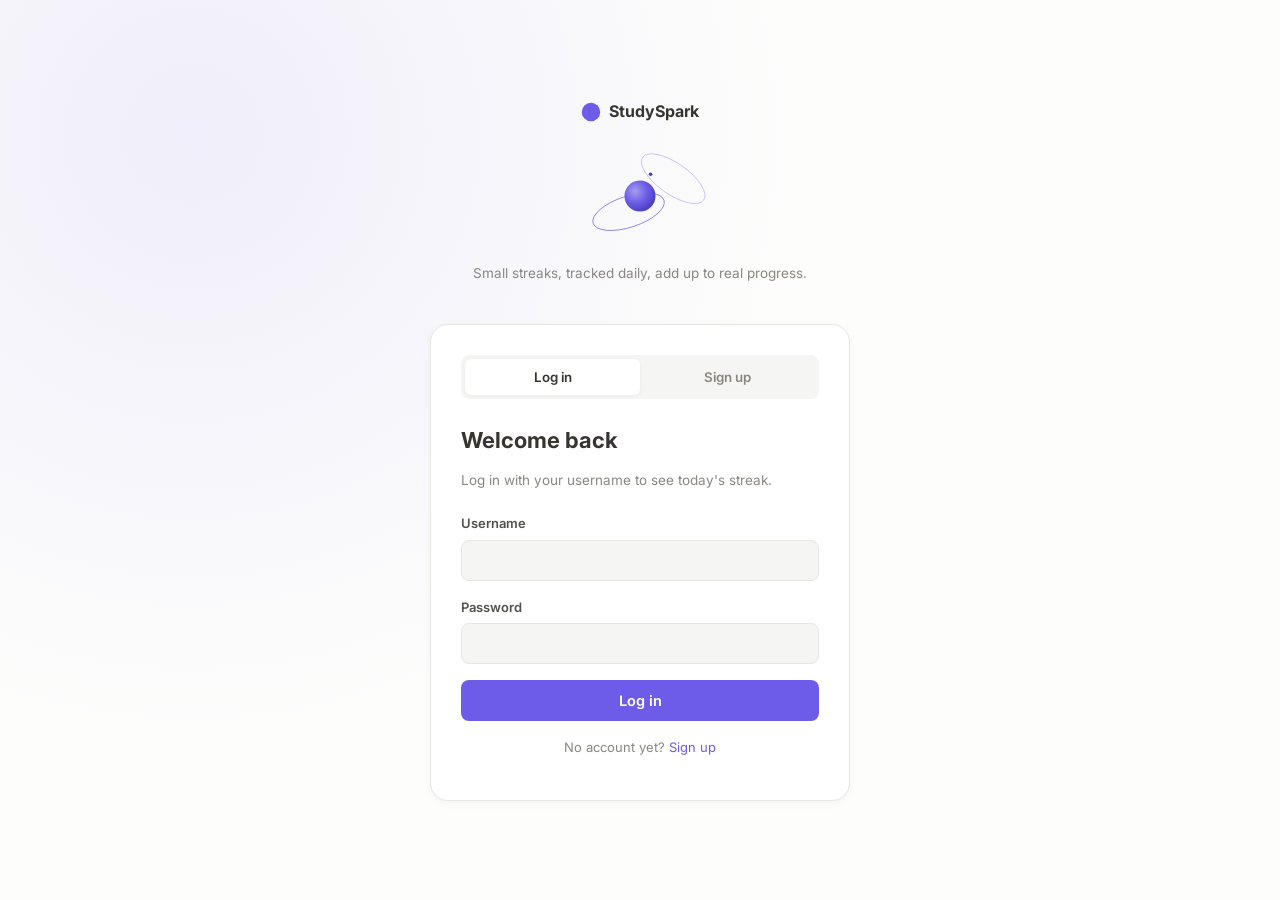
==== frontend/pages/auth.html @ 8fc9762c "chore: add initial project implementation and configuration" ====
<!DOCTYPE html>
<html lang="en">
<head>
<meta charset="UTF-8" />
<meta name="viewport" content="width=device-width, initial-scale=1.0" />
<title>Sign up or log in — StudySpark</title>
<link rel="preconnect" href="https://fonts.googleapis.com">
<link href="https://fonts.googleapis.com/css2?family=Inter:wght@400;500;600;700&family=Space+Mono&display=swap" rel="stylesheet">
<link rel="stylesheet" href="../styles/styles.css">
<style>
  body {
    min-height: 100vh;
    display: flex;
    align-items: center;
    justify-content: center;
    padding: 32px 16px;
    background:
      radial-gradient(circle at 15% 15%, var(--accent-soft), transparent 45%),
      var(--bg);
  }
  .auth-wrap { width: 100%; max-width: 420px; }
  .brand {
    display: flex; align-items: center; justify-content: center; gap: 8px;
    font-weight: 700; font-size: 16px; margin-bottom: 28px; color: var(--text);
  }
  .mascot-header { display: flex; flex-direction: column; align-items: center; gap: 10px; margin-bottom: 26px; }
  .mascot-header .mascot { width: 88px; height: 88px; }
  .mascot-header .tagline { font-size: 13.5px; color: var(--text-muted); text-align: center; }

  .auth-card h1 { font-size: 22px; margin-bottom: 4px; }
  .auth-card .sub { color: var(--text-muted); font-size: 13.5px; margin-bottom: 22px; }
  .form-panel { display: none; }
  .form-panel.active { display: block; }
  .footnote { text-align: center; font-size: 13px; color: var(--text-muted); margin-top: 16px; }
  .row-2 { display: grid; grid-template-columns: 1fr 1fr; gap: 12px; }
  .hint { font-size: 12px; color: var(--text-muted); margin-top: 4px; }
  .error-text { font-size: 12px; color: var(--danger); margin-top: 4px; display: none; font-weight: 600; }
  .field.has-error input, .field.has-error select { border-color: var(--danger); }
  .field.has-error .error-text { display: block; }

  .thankyou { display: none; text-align: center; padding: 4px; }
  .thankyou.active { display: block; }
  .thankyou .check {
    width: 44px; height: 44px; border-radius: 50%;
    background: var(--success); color: white;
    display: flex; align-items: center; justify-content: center;
    margin: 0 auto 12px; font-size: 20px;
  }
  .thankyou .quote { font-size: 15.5px; font-weight: 600; color: var(--text); margin: 8px 0 4px; }
  .thankyou .who { font-size: 13px; color: var(--text-muted); display: flex; align-items: center; justify-content: center; gap: 6px; }
  .thankyou .who svg { width: 16px; height: 16px; }
</style>
</head>
<body>

<div class="auth-wrap">
  <div class="brand">
    <svg width="20" height="20" viewBox="0 0 26 26"><circle cx="13" cy="13" r="12" fill="#6C5CE7"/></svg>
    StudySpark
  </div>

  <div class="mascot-header enter-up">
    <svg class="mascot" data-mascot-group="auth" data-mood="idle" viewBox="0 0 170 170" role="img" aria-label="Spark Core, the AI status indicator">
      <defs>
        <radialGradient id="coreGrad" cx="35%" cy="35%" r="70%">
          <stop offset="0%" stop-color="#A79BF0"/>
          <stop offset="55%" stop-color="#6C5CE7"/>
          <stop offset="100%" stop-color="#4B3EC0"/>
        </radialGradient>
      </defs>
      <ellipse class="orbit-ring" cx="85" cy="85" rx="72" ry="30" stroke="#6C5CE7" stroke-width="1.6" fill="none" opacity="0.55" transform="rotate(-18 85 85)"/>
      <ellipse class="orbit-ring-2" cx="85" cy="85" rx="72" ry="30" stroke="#B9AEF2" stroke-width="1.6" fill="none" opacity="0.6" transform="rotate(35 85 85)"/>
      <circle r="3.4" fill="#4B3EC0">
        <animateMotion dur="6s" repeatCount="indefinite"
          path="M13,85 A72,30 -18 1,1 157,85 A72,30 -18 1,1 13,85" />
      </circle>
      <circle class="core" cx="85" cy="85" r="30" fill="url(#coreGrad)"/>
      <path class="spark-particle" d="M85 18l3 9 9 3-9 3-3 9-3-9-9-3 9-3z" fill="#6C5CE7"/>
      <path class="spark-particle" d="M150 60l2.5 6.5 6.5 2.5-6.5 2.5-2.5 6.5-2.5-6.5-6.5-2.5 6.5-2.5z" fill="#A79BF0"/>
      <path class="spark-particle" d="M20 60l2.5 6.5 6.5 2.5-6.5 2.5-2.5 6.5-2.5-6.5-6.5-2.5 6.5-2.5z" fill="#A79BF0"/>
    </svg>
    <p class="tagline" id="auth-tagline">Small streaks, tracked daily, add up to real progress.</p>
  </div>

  <div class="auth-card card enter-up" style="animation-delay:0.05s;">

    <div class="tab-group" role="tablist" aria-label="Sign up or log in">
      <button class="tab-btn" id="tab-login" role="tab" aria-selected="true" onclick="switchTab('login')">Log in</button>
      <button class="tab-btn" id="tab-signup" role="tab" aria-selected="false" onclick="switchTab('signup')">Sign up</button>
    </div>

    <!-- ============ LOG IN ============ -->
    <div class="form-panel active" id="panel-login">
      <h1>Welcome back</h1>
      <p class="sub">Log in with your username to see today's streak.</p>
      <form id="loginForm" novalidate onsubmit="return handleLogin(event)">
        <div class="field" id="f-login-username">
          <label for="login-username">Username</label>
          <input id="login-username" type="text" required autocomplete="username" />
          <span class="error-text">We couldn't find that username.</span>
        </div>
        <div class="field" id="f-login-password">
          <label for="login-password">Password</label>
          <input id="login-password" type="password" required autocomplete="current-password" />
          <span class="error-text">Incorrect password.</span>
        </div>
        <button class="btn btn-primary" style="width:100%" type="submit">Log in</button>
      </form>
      <div class="thankyou" id="login-thankyou">
        <div class="check">✓</div>
        <p class="quote" id="login-quote"></p>
        <p class="who">Logged in as <span id="login-who"></span></p>
        <a href="dashboard.html" class="btn btn-primary" style="width:100%; margin-top:16px; text-decoration:none;">Go to dashboard</a>
      </div>
      <p class="footnote">No account yet? <a href="#" onclick="switchTab('signup'); return false;">Sign up</a></p>
    </div>

    <!-- ============ SIGN UP ============ -->
    <div class="form-panel" id="panel-signup">
      <h1>Create your account</h1>
      <p class="sub">Tell us a bit about yourself so Spark can personalize your dashboard.</p>
      <form id="signupForm" novalidate onsubmit="return handleSignup(event)">

        <div class="row-2">
          <div class="field" id="f-name">
            <label for="signup-name">Full name</label>
            <input id="signup-name" type="text" required />
            <span class="error-text">Letters and spaces only.</span>
          </div>
          <div class="field" id="f-age">
            <label for="signup-age">Age</label>
            <input id="signup-age" type="number" min="5" max="100" required />
            <span class="error-text">Age between 5 and 100.</span>
          </div>
        </div>

        <div class="row-2">
          <div class="field" id="f-phone">
            <label for="signup-phone">Contact number</label>
            <input id="signup-phone" type="tel" inputmode="numeric" required />
            <span class="error-text">Numbers only, 7–15 digits.</span>
          </div>
          <div class="field" id="f-email">
            <label for="signup-email">Email</label>
            <input id="signup-email" type="email" required />
            <span class="error-text">Enter a valid email.</span>
          </div>
        </div>

        <div class="row-2">
          <div class="field" id="f-course">
            <label for="signup-course">Course</label>
            <input id="signup-course" type="text" placeholder="e.g. B.Tech CSE" required />
            <span class="error-text">Please enter your course.</span>
          </div>
          <div class="field" id="f-learner-type">
            <label for="signup-learner-type">Where do you learn?</label>
            <select id="signup-learner-type" required>
              <option value="" disabled selected>Choose one</option>
              <option value="school">School</option>
              <option value="university">University</option>
              <option value="coaching">Coaching institute</option>
              <option value="online_self_learner">Online self-learner</option>
            </select>
            <span class="error-text">Please choose one.</span>
          </div>
        </div>

        <div class="field" id="f-username">
          <label for="signup-username">Choose a username</label>
          <input id="signup-username" type="text" required oninput="checkUsernameLive()" />
          <span class="hint">Unique — changeable once every 14 days.</span>
          <span class="error-text">That username is already taken.</span>
        </div>

        <div class="field" id="f-password">
          <label for="signup-password">Password</label>
          <input id="signup-password" type="password" required minlength="8" autocomplete="new-password" />
          <span class="error-text">Use at least 8 characters.</span>
        </div>

        <label style="font-size:13px; font-weight:600; color:var(--text-soft); display:block; margin-bottom:8px;">Pick an avatar</label>
        <div class="avatar-picker" id="avatarPicker" role="group" aria-label="Choose an avatar"></div>

        <button class="btn btn-primary" style="width:100%" type="submit">Create account</button>
      </form>
      <div class="thankyou" id="signup-thankyou">
        <div class="check">✓</div>
        <p class="quote" id="signup-quote"></p>
        <p class="who">Welcome, <span id="signup-who"></span> <span id="signup-avatar-display"></span></p>
      </div>
      <p class="footnote">Already have an account? <a href="#" onclick="switchTab('login'); return false;">Log in</a></p>
    </div>

  </div>
</div>

<script src="../scripts/mascot.js"></script>
<script>
  const registeredStudents = [
    { username: 'ananya_r', password: 'demo1234' },
    { username: 'rahul.k', password: 'demo1234' },
  ];

  const AVATAR_DEFS = [
    { id: 'atom', svg: '<circle cx="12" cy="12" r="1.8" fill="currentColor"/><ellipse cx="12" cy="12" rx="9.5" ry="4" stroke="currentColor" stroke-width="1.3" fill="none"/><ellipse cx="12" cy="12" rx="9.5" ry="4" stroke="currentColor" stroke-width="1.3" fill="none" transform="rotate(60 12 12)"/><ellipse cx="12" cy="12" rx="9.5" ry="4" stroke="currentColor" stroke-width="1.3" fill="none" transform="rotate(120 12 12)"/>' },
    { id: 'dna', svg: '<path d="M7 3c0 7 10 7 10 14M17 3c0 7-10 7-10 14" stroke="currentColor" stroke-width="1.4" fill="none"/><path d="M8 7h8M7.4 12h9.2M8 17h8" stroke="currentColor" stroke-width="1" opacity="0.6"/>' },
    { id: 'molecule', svg: '<circle cx="6" cy="7" r="1.8" fill="currentColor"/><circle cx="18" cy="7" r="1.8" fill="currentColor"/><circle cx="12" cy="14" r="2.2" fill="currentColor"/><circle cx="6" cy="19" r="1.8" fill="currentColor"/><circle cx="18" cy="19" r="1.8" fill="currentColor"/><path d="M6 7L12 14M18 7L12 14M12 14L6 19M12 14L18 19" stroke="currentColor" stroke-width="1"/>' },
    { id: 'chip', svg: '<rect x="7" y="7" width="10" height="10" rx="1.5" stroke="currentColor" stroke-width="1.3" fill="none"/><path d="M9 3v3M15 3v3M9 18v3M15 18v3M3 9h3M3 15h3M18 9h3M18 15h3" stroke="currentColor" stroke-width="1.3" stroke-linecap="round"/>' },
    { id: 'orbit', svg: '<circle cx="12" cy="12" r="2.2" fill="currentColor"/><ellipse cx="12" cy="12" rx="9" ry="3.8" stroke="currentColor" stroke-width="1.1" fill="none"/>' },
    { id: 'waveform', svg: '<path d="M2 12h4l2-6 3 12 3-9 2 5h6" stroke="currentColor" stroke-width="1.4" fill="none" stroke-linecap="round" stroke-linejoin="round"/>' },
  ];
  let selectedAvatar = AVATAR_DEFS[0];

  function avatarSvg(def, size) {
    return `<svg viewBox="0 0 24 24" width="${size}" height="${size}">${def.svg}</svg>`;
  }

  const avatarPicker = document.getElementById('avatarPicker');
  AVATAR_DEFS.forEach((def, i) => {
    const btn = document.createElement('button');
    btn.type = 'button';
    btn.className = 'avatar-option';
    btn.innerHTML = avatarSvg(def, 22);
    btn.setAttribute('aria-pressed', i === 0 ? 'true' : 'false');
    btn.setAttribute('aria-label', def.id);
    btn.onclick = () => {
      selectedAvatar = def;
      document.querySelectorAll('.avatar-option').forEach(el => el.setAttribute('aria-pressed', 'false'));
      btn.setAttribute('aria-pressed', 'true');
    };
    avatarPicker.appendChild(btn);
  });

  const SIGNUP_QUOTES = [
    "The expert in anything was once a beginner. Welcome aboard.",
    "Well begun is half done — glad you're here.",
    "Small steps every day lead to big results.",
  ];
  const LOGIN_QUOTES = [
    "Discipline is choosing what you want most over what you want now.",
    "Consistency beats intensity — good to see you back.",
    "Progress, not perfection. Let's continue.",
  ];
  const TAGLINES = [
    "Small streaks, tracked daily, add up to real progress.",
    "Every logged session is a step you can see.",
    "Spark keeps score so you can spot the pattern.",
  ];

  function pick(list) { return list[Math.floor(Math.random() * list.length)]; }

  function switchTab(which) {
    document.getElementById('panel-login').classList.toggle('active', which === 'login');
    document.getElementById('panel-signup').classList.toggle('active', which === 'signup');
    document.getElementById('tab-login').setAttribute('aria-selected', which === 'login');
    document.getElementById('tab-signup').setAttribute('aria-selected', which === 'signup');
  }

  function setError(fieldId, show) {
    document.getElementById(fieldId).classList.toggle('has-error', show);
  }

  function checkUsernameLive() {
    const val = document.getElementById('signup-username').value.trim().toLowerCase();
    const taken = registeredStudents.some(s => s.username.toLowerCase() === val);
    setError('f-username', val.length > 0 && taken);
    return !taken;
  }

  const isNameValid = v => /^[A-Za-z\s]{2,}$/.test(v.trim());
  const isAgeValid = v => Number(v) >= 5 && Number(v) <= 100;
  const isPhoneValid = v => /^[0-9]{7,15}$/.test(v.trim());
  const isEmailValid = v => /^[^\s@]+@[^\s@]+\.[^\s@]+$/.test(v.trim());

  document.getElementById('signup-phone').addEventListener('input', (e) => {
    e.target.value = e.target.value.replace(/[^0-9]/g, '');
  });

  function handleSignup(evt) {
    evt.preventDefault();
    let valid = true;

    const name = document.getElementById('signup-name').value;
    const age = document.getElementById('signup-age').value;
    const phone = document.getElementById('signup-phone').value;
    const email = document.getElementById('signup-email').value;
    const course = document.getElementById('signup-course').value.trim();
    const learnerType = document.getElementById('signup-learner-type').value;
    const username = document.getElementById('signup-username').value.trim();
    const password = document.getElementById('signup-password').value;

    setError('f-name', !isNameValid(name)); if (!isNameValid(name)) valid = false;
    setError('f-age', !isAgeValid(age)); if (!isAgeValid(age)) valid = false;
    setError('f-phone', !isPhoneValid(phone)); if (!isPhoneValid(phone)) valid = false;
    setError('f-email', !isEmailValid(email)); if (!isEmailValid(email)) valid = false;
    setError('f-course', course.length === 0); if (course.length === 0) valid = false;
    setError('f-learner-type', !learnerType); if (!learnerType) valid = false;
    setError('f-password', password.length < 8); if (password.length < 8) valid = false;

    const usernameFree = checkUsernameLive();
    if (!usernameFree || username.length === 0) { setError('f-username', true); valid = false; }

    if (!valid) return false;

    registeredStudents.push({ username, password });

    document.getElementById('signupForm').style.display = 'none';
    document.getElementById('signup-quote').textContent = pick(SIGNUP_QUOTES);
    document.getElementById('signup-who').textContent = name.split(' ')[0];
    document.getElementById('signup-avatar-display').innerHTML = avatarSvg(selectedAvatar, 16);
    document.getElementById('signup-thankyou').classList.add('active');

    celebrateNewEntry('auth');
    document.getElementById('auth-tagline').textContent = "You're in. Let's log your first session.";
    return false;
  }

  function handleLogin(evt) {
    evt.preventDefault();
    let valid = true;
    const username = document.getElementById('login-username').value.trim();
    const password = document.getElementById('login-password').value;

    const match = registeredStudents.find(s => s.username.toLowerCase() === username.toLowerCase());
    setError('f-login-username', !match); if (!match) valid = false;

    if (match) {
      const wrongPassword = match.password !== password;
      setError('f-login-password', wrongPassword);
      if (wrongPassword) valid = false;
    } else {
      setError('f-login-password', false);
    }

    if (!valid) return false;

    document.getElementById('loginForm').style.display = 'none';
    document.getElementById('login-quote').textContent = pick(LOGIN_QUOTES);
    document.getElementById('login-who').textContent = username;
    document.getElementById('login-thankyou').classList.add('active');

    celebrateNewEntry('auth');
    document.getElementById('auth-tagline').textContent = "Welcome back — streak's waiting.";
    return false;
  }

  document.getElementById('auth-tagline').textContent = pick(TAGLINES);
</script>

</body>
</html>
---- frontend/styles/styles.css ----
/* ============================================================
   Design tokens — clean, minimal, one accent color
   ============================================================ */
:root {
  --bg: #FDFDFC;
  --bg-alt: #F5F5F3;
  --surface: #FFFFFF;
  --text: #37352F;
  --text-soft: #52504A;
  --text-muted: #8A8781;
  --border: #E7E6E3;

  /* the one accent color — used for buttons, links, focus, mascot */
  --accent: #6C5CE7;
  --accent-dark: #584AC7;
  --accent-soft: rgba(108, 92, 231, 0.09);
  --accent-soft-strong: rgba(108, 92, 231, 0.16);

  /* used only for streak status pills — functional, not decorative */
  --success: #2FAE79;
  --success-soft: rgba(47, 174, 121, 0.12);
  --danger: #D9695A;
  --danger-soft: rgba(217, 105, 90, 0.12);

  --font-body: 'Inter', system-ui, -apple-system, sans-serif;
  --font-data: 'Space Mono', ui-monospace, monospace;

  --radius-lg: 18px;
  --radius-md: 12px;
  --radius-sm: 8px;
  --shadow-card: 0 2px 10px rgba(55, 53, 47, 0.05);
  --shadow-soft: 0 1px 4px rgba(55, 53, 47, 0.06);
  --shadow-mascot: 0 18px 30px -14px rgba(108, 92, 231, 0.35);
}

* { box-sizing: border-box; }
html { -webkit-text-size-adjust: 100%; }

body {
  margin: 0;
  font-family: var(--font-body);
  background: var(--bg);
  color: var(--text);
  line-height: 1.55;
}

h1, h2, h3, .display {
  font-family: var(--font-body);
  font-weight: 700;
  color: var(--text);
  margin: 0;
}

.mono, .data-value, table td.num { font-family: var(--font-data); }

a { color: var(--accent); text-decoration: none; }
a:hover { text-decoration: underline; }

button { font-family: var(--font-body); cursor: pointer; }

:focus-visible {
  outline: 2px solid var(--accent);
  outline-offset: 2px;
  border-radius: 6px;
}

/* ============================================================
   Buttons
   ============================================================ */
.btn {
  display: inline-flex;
  align-items: center;
  justify-content: center;
  gap: 8px;
  padding: 12px 22px;
  border-radius: var(--radius-sm);
  border: none;
  font-weight: 600;
  font-size: 14.5px;
  transition: background 0.15s ease, transform 0.1s ease, box-shadow 0.15s ease;
}
.btn:active { transform: scale(0.98); }

.btn-primary {
  background: var(--accent);
  color: white;
}
.btn-primary:hover { background: var(--accent-dark); box-shadow: 0 4px 14px -4px var(--accent-soft-strong); }

.btn-ghost {
  background: transparent;
  color: var(--text);
  border: 1.5px solid var(--border);
}
.btn-ghost:hover { border-color: var(--accent); color: var(--accent); }

/* ============================================================
   Cards / surfaces
   ============================================================ */
.card {
  background: var(--surface);
  border: 1px solid var(--border);
  border-radius: var(--radius-lg);
  box-shadow: var(--shadow-card);
  padding: 30px;
}

.pill {
  display: inline-flex;
  align-items: center;
  gap: 6px;
  padding: 5px 13px;
  border-radius: 999px;
  font-size: 12.5px;
  font-weight: 700;
}
.pill-mint { background: var(--success-soft); color: var(--success); }
.pill-coral { background: var(--danger-soft); color: var(--danger); }

/* ============================================================
   Form inputs
   ============================================================ */
.field { display: flex; flex-direction: column; gap: 6px; margin-bottom: 16px; }
.field label { font-size: 13px; font-weight: 600; color: var(--text-soft); }
.field input, .field select {
  font-family: var(--font-body);
  font-size: 14.5px;
  padding: 11px 14px;
  border-radius: var(--radius-sm);
  border: 1.5px solid var(--border);
  background: var(--bg-alt);
  color: var(--text);
  transition: border-color 0.15s ease, box-shadow 0.15s ease;
}
.field input::placeholder { color: var(--text-muted); }
.field input:focus, .field select:focus {
  border-color: var(--accent);
  outline: none;
  box-shadow: 0 0 0 3px var(--accent-soft);
  background: var(--surface);
}

/* ============================================================
   Tabs (Sign up / Log in)
   ============================================================ */
.tab-group {
  display: flex;
  background: var(--bg-alt);
  border-radius: var(--radius-sm);
  padding: 4px;
  margin-bottom: 24px;
}
.tab-btn {
  flex: 1;
  padding: 10px;
  border: none;
  background: transparent;
  border-radius: 6px;
  font-weight: 600;
  color: var(--text-muted);
  transition: background 0.15s ease, color 0.15s ease;
}
.tab-btn[aria-selected="true"] {
  background: var(--surface);
  color: var(--text);
  box-shadow: var(--shadow-soft);
}

/* ============================================================
   Table (daily activity)
   ============================================================ */
table.activity { width: 100%; border-collapse: collapse; }
table.activity th {
  text-align: left;
  font-size: 11.5px;
  text-transform: uppercase;
  letter-spacing: 0.05em;
  color: var(--text-muted);
  padding: 10px 12px;
  border-bottom: 1.5px solid var(--border);
}
table.activity td {
  padding: 13px 12px;
  border-bottom: 1px solid var(--border);
  font-size: 14px;
  color: var(--text-soft);
}
table.activity tr:last-child td { border-bottom: none; }
table.activity tr:hover td { background: var(--bg-alt); }
.subject-tag {
  display: inline-block;
  padding: 3px 10px;
  border-radius: 999px;
  font-size: 12px;
  font-weight: 600;
  background: var(--accent-soft);
  color: var(--accent-dark);
}

/* ============================================================
   Mascot — "Spark Core", one accent hue, light-theme friendly
   Mood via [data-mood] on the wrapper: idle | happy | sad
   ============================================================ */
.mascot { display: block; overflow: visible; filter: drop-shadow(var(--shadow-mascot)); }
.mascot .core { transform-origin: center; }
.mascot .orbit-ring, .mascot .orbit-ring-2 { transform-origin: center; opacity: 0.8; }
.mascot .orbit-ring { animation: spin 14s linear infinite; }
.mascot .orbit-ring-2 { animation: spin-reverse 20s linear infinite; }

.mascot[data-mood="happy"] .core { animation: corePulse 0.9s ease-in-out infinite; }
.mascot[data-mood="happy"] .orbit-ring { animation-duration: 5s; }
.mascot[data-mood="happy"] .orbit-ring-2 { animation-duration: 7s; }
.mascot[data-mood="happy"] .spark-particle { display: inline; }

.mascot[data-mood="sad"] .core { opacity: 0.55; }
.mascot[data-mood="sad"] .orbit-ring, .mascot[data-mood="sad"] .orbit-ring-2 {
  animation-play-state: paused;
  opacity: 0.3;
}

.spark-particle { display: none; }

@keyframes spin { to { transform: rotate(360deg); } }
@keyframes spin-reverse { to { transform: rotate(-360deg); } }
@keyframes corePulse {
  0%, 100% { transform: scale(1); }
  50% { transform: scale(1.06); }
}

@media (prefers-reduced-motion: reduce) {
  .mascot .orbit-ring, .mascot .orbit-ring-2, .mascot .core { animation: none !important; }
  .btn { transition: none; }
}

/* ============================================================
   Speech bubble
   ============================================================ */
.speech-bubble {
  position: relative;
  background: var(--bg-alt);
  border: 1px solid var(--border);
  border-radius: var(--radius-md);
  padding: 12px 16px;
  font-weight: 500;
  font-size: 14px;
  color: var(--text);
}
.speech-bubble::after {
  content: "";
  position: absolute;
  bottom: -7px;
  left: 32px;
  width: 14px;
  height: 14px;
  background: var(--bg-alt);
  border-right: 1px solid var(--border);
  border-bottom: 1px solid var(--border);
  transform: rotate(45deg);
}

/* ============================================================
   Layout helpers
   ============================================================ */
.container { max-width: 1180px; margin: 0 auto; padding: 0 24px; }
.grid-dashboard {
  display: grid;
  grid-template-columns: 1fr 320px;
  gap: 20px;
}
@media (max-width: 860px) {
  .grid-dashboard { grid-template-columns: 1fr; }
}

.enter-up { animation: fadeInUp 0.5s ease both; }
@keyframes fadeInUp {
  from { opacity: 0; transform: translateY(14px); }
  to { opacity: 1; transform: translateY(0); }
}
@media (prefers-reduced-motion: reduce) {
  .enter-up { animation: none !important; }
}

/* ============================================================
   Avatar picker — one accent color, icon-based (no emoji)
   ============================================================ */
.avatar-picker { display: flex; gap: 10px; flex-wrap: wrap; margin-bottom: 18px; }
.avatar-option {
  width: 48px; height: 48px;
  border-radius: 50%;
  border: 1.5px solid var(--border);
  background: var(--bg-alt);
  color: var(--accent);
  display: flex; align-items: center; justify-content: center;
  cursor: pointer;
  transition: border-color 0.15s ease, background 0.15s ease, transform 0.15s ease;
}
.avatar-option svg { width: 22px; height: 22px; }
.avatar-option[aria-pressed="true"] {
  border-color: var(--accent);
  background: var(--accent-soft);
  transform: scale(1.06);
}
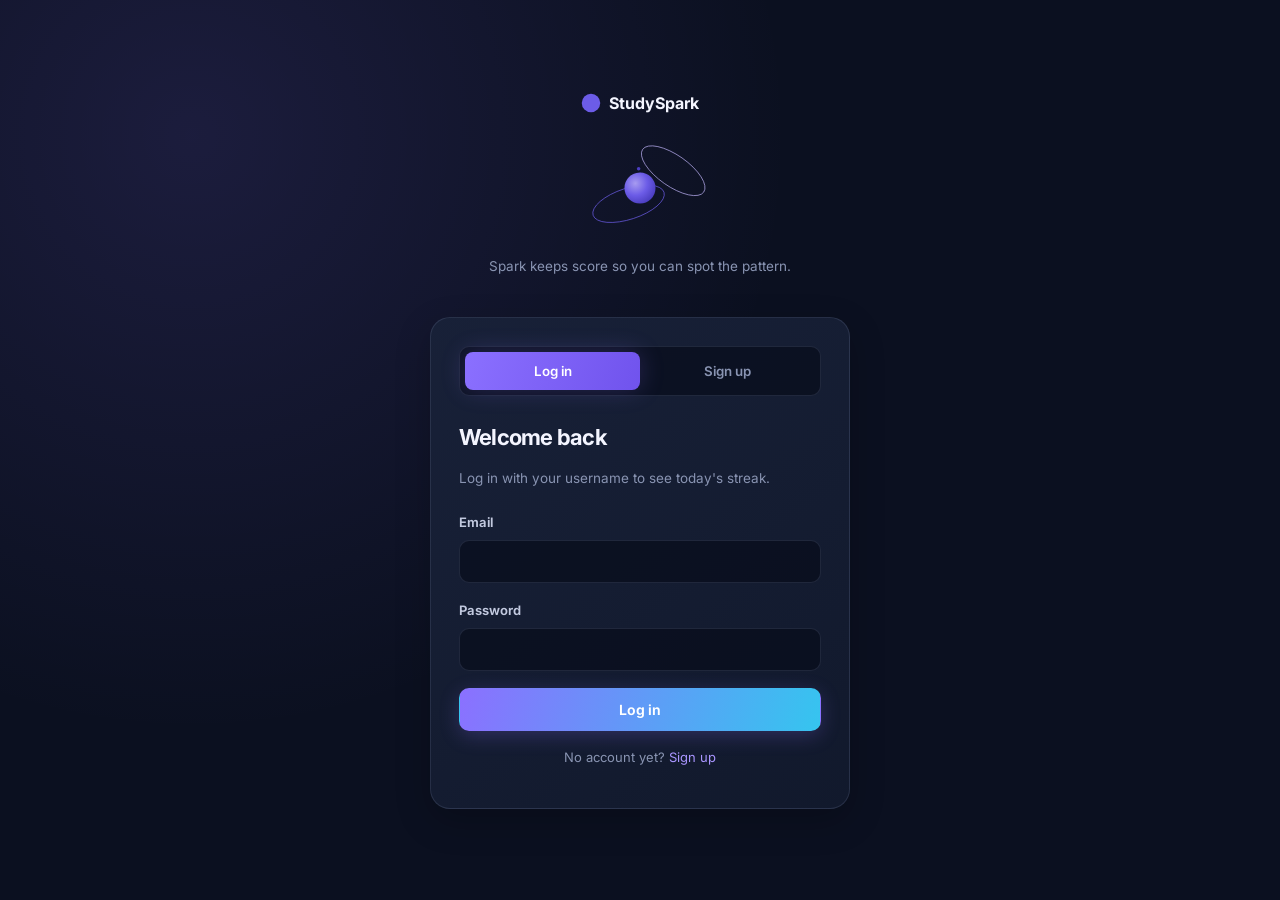
==== commit eef33b42: "fix: connect frontend authentication to deployed API" ====
--- a/frontend/pages/auth.html
+++ b/frontend/pages/auth.html
@@ -95,9 +95,9 @@
       <p class="sub">Log in with your username to see today's streak.</p>
       <form id="loginForm" novalidate onsubmit="return handleLogin(event)">
         <div class="field" id="f-login-username">
-          <label for="login-username">Username</label>
-          <input id="login-username" type="text" required autocomplete="username" />
-          <span class="error-text">We couldn't find that username.</span>
+          <label for="login-username">Email</label>
+          <input id="login-username" type="email" required autocomplete="email" />
+          <span class="error-text">We couldn't find that email.</span>
         </div>
         <div class="field" id="f-login-password">
           <label for="login-password">Password</label>
@@ -196,16 +196,14 @@
 </div>
 
 <script src="../scripts/mascot.js"></script>
+<script src="../scripts/auth.js"></script>
 <script>
-  const registeredStudents = [
-    { username: 'ananya_r', password: 'demo1234' },
-    { username: 'rahul.k', password: 'demo1234' },
-  ];
+   
 
   const AVATAR_DEFS = [
     { id: 'atom', svg: '<circle cx="12" cy="12" r="1.8" fill="currentColor"/><ellipse cx="12" cy="12" rx="9.5" ry="4" stroke="currentColor" stroke-width="1.3" fill="none"/><ellipse cx="12" cy="12" rx="9.5" ry="4" stroke="currentColor" stroke-width="1.3" fill="none" transform="rotate(60 12 12)"/><ellipse cx="12" cy="12" rx="9.5" ry="4" stroke="currentColor" stroke-width="1.3" fill="none" transform="rotate(120 12 12)"/>' },
     { id: 'dna', svg: '<path d="M7 3c0 7 10 7 10 14M17 3c0 7-10 7-10 14" stroke="currentColor" stroke-width="1.4" fill="none"/><path d="M8 7h8M7.4 12h9.2M8 17h8" stroke="currentColor" stroke-width="1" opacity="0.6"/>' },
-    { id: 'molecule', svg: '<circle cx="6" cy="7" r="1.8" fill="currentColor"/><circle cx="18" cy="7" r="1.8" fill="currentColor"/><circle cx="12" cy="14" r="2.2" fill="currentColor"/><circle cx="6" cy="19" r="1.8" fill="currentColor"/><circle cx="18" cy="19" r="1.8" fill="currentColor"/><path d="M6 7L12 14M18 7L12 14M12 14L6 19M12 14L18 19" stroke="currentColor" stroke-width="1"/>' },
+    { id: 'molecule', svg: '<circle cx="6" cy="7" r="1.8" fill="currentColor"/><circle cx="18" cy="7" r="1.8" fill="currentColor"/><circle cx="12" cy="14" r("currentColor"/><circle cx("currentColor"/><circle cx("currentColor"/><path d("M6 7L12 14M18 7L12 14M12 １４L6 １９M１２ １４L１８ １９" stroke("currentColor") stroke-width("１")/>' },
     { id: 'chip', svg: '<rect x="7" y="7" width="10" height="10" rx="1.5" stroke="currentColor" stroke-width="1.3" fill="none"/><path d="M9 3v3M15 3v3M9 18v3M15 18v3M3 9h3M3 15h3M18 9h3M18 15h3" stroke="currentColor" stroke-width="1.3" stroke-linecap="round"/>' },
     { id: 'orbit', svg: '<circle cx="12" cy="12" r="2.2" fill="currentColor"/><ellipse cx="12" cy="12" rx="9" ry="3.8" stroke="currentColor" stroke-width="1.1" fill="none"/>' },
     { id: 'waveform', svg: '<path d="M2 12h4l2-6 3 12 3-9 2 5h6" stroke="currentColor" stroke-width="1.4" fill="none" stroke-linecap="round" stroke-linejoin="round"/>' },
@@ -262,12 +260,11 @@
   }
 
   function checkUsernameLive() {
-    const val = document.getElementById('signup-username').value.trim().toLowerCase();
-    const taken = registeredStudents.some(s => s.username.toLowerCase() === val);
-    setError('f-username', val.length > 0 && taken);
-    return !taken;
-  }
-
+    const val = document.getElementById('signup-username').value.trim();
+    const invalid = val.length > 0 && (val.length < 3 || val.length > 30);
+    setError('f-username', invalid);
+    return !invalid;
+}
   const isNameValid = v => /^[A-Za-z\s]{2,}$/.test(v.trim());
   const isAgeValid = v => Number(v) >= 5 && Number(v) <= 100;
   const isPhoneValid = v => /^[0-9]{7,15}$/.test(v.trim());
@@ -277,76 +274,94 @@
     e.target.value = e.target.value.replace(/[^0-9]/g, '');
   });
 
-  function handleSignup(evt) {
+ async function handleSignup(evt) {
     evt.preventDefault();
-    let valid = true;
-
-    const name = document.getElementById('signup-name').value;
-    const age = document.getElementById('signup-age').value;
-    const phone = document.getElementById('signup-phone').value;
-    const email = document.getElementById('signup-email').value;
+
+    const name = document.getElementById('signup-name').value.trim();
+    const age = Number(document.getElementById('signup-age').value);
+    const phone = document.getElementById('signup-phone').value.trim();
+    const email = document.getElementById('signup-email').value.trim();
     const course = document.getElementById('signup-course').value.trim();
     const learnerType = document.getElementById('signup-learner-type').value;
     const username = document.getElementById('signup-username').value.trim();
     const password = document.getElementById('signup-password').value;
 
-    setError('f-name', !isNameValid(name)); if (!isNameValid(name)) valid = false;
-    setError('f-age', !isAgeValid(age)); if (!isAgeValid(age)) valid = false;
-    setError('f-phone', !isPhoneValid(phone)); if (!isPhoneValid(phone)) valid = false;
-    setError('f-email', !isEmailValid(email)); if (!isEmailValid(email)) valid = false;
-    setError('f-course', course.length === 0); if (course.length === 0) valid = false;
-    setError('f-learner-type', !learnerType); if (!learnerType) valid = false;
-    setError('f-password', password.length < 8); if (password.length < 8) valid = false;
-
-    const usernameFree = checkUsernameLive();
-    if (!usernameFree || username.length === 0) { setError('f-username', true); valid = false; }
-
-    if (!valid) return false;
-
-    registeredStudents.push({ username, password });
-
-    document.getElementById('signupForm').style.display = 'none';
-    document.getElementById('signup-quote').textContent = pick(SIGNUP_QUOTES);
-    document.getElementById('signup-who').textContent = name.split(' ')[0];
-    document.getElementById('signup-avatar-display').innerHTML = avatarSvg(selectedAvatar, 16);
-    document.getElementById('signup-thankyou').classList.add('active');
-
-    celebrateNewEntry('auth');
-    document.getElementById('auth-tagline').textContent = "You're in. Let's log your first session.";
+    if (
+        !isNameValid(name) || !isAgeValid(age) ||
+        !isPhoneValid(phone) || !isEmailValid(email) ||
+        !course || !learnerType || username.length < 3 ||
+        password.length < 8
+    ) {
+        alert('Please check all form fields.');
+        return false;
+    }
+
+    try {
+        const data = await apiFetch('/api/auth/register', {
+            method: 'POST',
+            body: JSON.stringify({
+                name, age, phone, email, course,
+                learnerType, username, password
+            })
+        });
+
+        saveSession(data);
+
+        document.getElementById('signupForm').style.display = 'none';
+        document.getElementById('signup-quote').textContent = pick(SIGNUP_QUOTES);
+        document.getElementById('signup-who').textContent = name.split(' ')[0];
+        document.getElementById('signup-avatar-display').innerHTML = avatarSvg(selectedAvatar, 16);
+        document.getElementById('signup-thankyou').classList.add('active');
+
+        document.getElementById('auth-tagline').textContent = "You're in. Let's get started.";
+
+        setTimeout(() => window.location.href = 'dashboard.html', 1500);
+
+    } catch (error) {
+        alert('Registration failed: ' + error.message);
+    }
+
     return false;
-  }
-
-  function handleLogin(evt) {
+}
+
+
+async function handleLogin(evt) {
     evt.preventDefault();
-    let valid = true;
-    const username = document.getElementById('login-username').value.trim();
+
+    const email = document.getElementById('login-username').value.trim();
     const password = document.getElementById('login-password').value;
 
-    const match = registeredStudents.find(s => s.username.toLowerCase() === username.toLowerCase());
-    setError('f-login-username', !match); if (!match) valid = false;
-
-    if (match) {
-      const wrongPassword = match.password !== password;
-      setError('f-login-password', wrongPassword);
-      if (wrongPassword) valid = false;
-    } else {
-      setError('f-login-password', false);
+    setError('f-login-username', !isEmailValid(email));
+    setError('f-login-password', false);
+
+    if (!isEmailValid(email) || !password) return false;
+
+    try {
+        const data = await apiFetch('/api/auth/login', {
+            method: 'POST',
+            body: JSON.stringify({ email, password })
+        });
+
+        saveSession(data);
+
+        document.getElementById('loginForm').style.display = 'none';
+        document.getElementById('login-quote').textContent = pick(LOGIN_QUOTES);
+        document.getElementById('login-who').textContent = email;
+        document.getElementById('login-thankyou').classList.add('active');
+
+        document.getElementById('auth-tagline').textContent = "Welcome back — streak's waiting.";
+
+    } catch (error) {
+        setError('f-login-password', true);
+        alert('Login failed: ' + error.message);
     }
 
-    if (!valid) return false;
-
-    document.getElementById('loginForm').style.display = 'none';
-    document.getElementById('login-quote').textContent = pick(LOGIN_QUOTES);
-    document.getElementById('login-who').textContent = username;
-    document.getElementById('login-thankyou').classList.add('active');
-
-    celebrateNewEntry('auth');
-    document.getElementById('auth-tagline').textContent = "Welcome back — streak's waiting.";
     return false;
-  }
+}
 
   document.getElementById('auth-tagline').textContent = pick(TAGLINES);
 </script>
 
 </body>
 </html>
+  
--- a/frontend/styles/styles.css
+++ b/frontend/styles/styles.css
@@ -1,109 +1,174 @@
 /* ============================================================
-   Design tokens — clean, minimal, one accent color
+   STUDYSPARK — PREMIUM DARK UI
+   Compatible with existing HTML classes and JavaScript
    ============================================================ */
+
 :root {
-  --bg: #FDFDFC;
-  --bg-alt: #F5F5F3;
-  --surface: #FFFFFF;
-  --text: #37352F;
-  --text-soft: #52504A;
-  --text-muted: #8A8781;
-  --border: #E7E6E3;
-
-  /* the one accent color — used for buttons, links, focus, mascot */
-  --accent: #6C5CE7;
-  --accent-dark: #584AC7;
-  --accent-soft: rgba(108, 92, 231, 0.09);
-  --accent-soft-strong: rgba(108, 92, 231, 0.16);
-
-  /* used only for streak status pills — functional, not decorative */
-  --success: #2FAE79;
-  --success-soft: rgba(47, 174, 121, 0.12);
-  --danger: #D9695A;
-  --danger-soft: rgba(217, 105, 90, 0.12);
+  --bg: #0b1020;
+  --bg-alt: #11182b;
+  --surface: #151d32;
+  --surface-hover: #1c2740;
+
+  --text: #f4f5ff;
+  --text-soft: #c2c9df;
+  --text-muted: #8994b2;
+
+  --border: rgba(164, 174, 220, 0.14);
+
+  --accent: #8b70ff;
+  --accent-dark: #7053ed;
+  --accent-blue: #35c5ef;
+  --accent-soft: rgba(139, 112, 255, 0.13);
+  --accent-soft-strong: rgba(139, 112, 255, 0.25);
+
+  --success: #45d6a0;
+  --success-soft: rgba(69, 214, 160, 0.13);
+  --danger: #ff7185;
+  --danger-soft: rgba(255, 113, 133, 0.13);
 
   --font-body: 'Inter', system-ui, -apple-system, sans-serif;
   --font-data: 'Space Mono', ui-monospace, monospace;
 
-  --radius-lg: 18px;
-  --radius-md: 12px;
-  --radius-sm: 8px;
-  --shadow-card: 0 2px 10px rgba(55, 53, 47, 0.05);
-  --shadow-soft: 0 1px 4px rgba(55, 53, 47, 0.06);
-  --shadow-mascot: 0 18px 30px -14px rgba(108, 92, 231, 0.35);
-}
-
-* { box-sizing: border-box; }
-html { -webkit-text-size-adjust: 100%; }
+  --radius-lg: 20px;
+  --radius-md: 14px;
+  --radius-sm: 10px;
+
+  --shadow-card: 0 12px 35px rgba(0, 0, 0, 0.22);
+  --shadow-soft: 0 5px 18px rgba(0, 0, 0, 0.16);
+  --shadow-glow: 0 0 24px rgba(139, 112, 255, 0.22);
+  --shadow-mascot: 0 18px 35px -12px rgba(139, 112, 255, 0.45);
+}
+
+/* BASE */
+
+* {
+  box-sizing: border-box;
+}
+
+html {
+  -webkit-text-size-adjust: 100%;
+  scroll-behavior: smooth;
+}
 
 body {
   margin: 0;
   font-family: var(--font-body);
-  background: var(--bg);
+  background:
+    radial-gradient(ellipse at 15% 0%, rgba(100, 75, 220, 0.13), transparent 38%),
+    radial-gradient(ellipse at 90% 20%, rgba(53, 197, 239, 0.07), transparent 30%),
+    var(--bg);
   color: var(--text);
-  line-height: 1.55;
-}
-
-h1, h2, h3, .display {
+  line-height: 1.6;
+  min-height: 100vh;
+}
+
+h1, h2, h3, h4, .display {
   font-family: var(--font-body);
   font-weight: 700;
   color: var(--text);
   margin: 0;
-}
-
-.mono, .data-value, table td.num { font-family: var(--font-data); }
-
-a { color: var(--accent); text-decoration: none; }
-a:hover { text-decoration: underline; }
-
-button { font-family: var(--font-body); cursor: pointer; }
+  letter-spacing: -0.035em;
+}
+
+p {
+  color: var(--text-soft);
+}
+
+.mono, .data-value, table td.num {
+  font-family: var(--font-data);
+}
+
+a {
+  color: #a995ff;
+  text-decoration: none;
+  transition: color 0.2s ease;
+}
+
+a:hover {
+  color: var(--accent-blue);
+  text-decoration: none;
+}
+
+button {
+  font-family: var(--font-body);
+  cursor: pointer;
+}
 
 :focus-visible {
-  outline: 2px solid var(--accent);
-  outline-offset: 2px;
-  border-radius: 6px;
-}
-
-/* ============================================================
-   Buttons
-   ============================================================ */
+  outline: 2px solid var(--accent-blue);
+  outline-offset: 3px;
+  border-radius: 7px;
+}
+
+::selection {
+  background: var(--accent-soft-strong);
+  color: white;
+}
+
+/* BUTTONS */
+
 .btn {
   display: inline-flex;
   align-items: center;
   justify-content: center;
-  gap: 8px;
-  padding: 12px 22px;
+  gap: 9px;
+  padding: 12px 23px;
   border-radius: var(--radius-sm);
-  border: none;
-  font-weight: 600;
-  font-size: 14.5px;
-  transition: background 0.15s ease, transform 0.1s ease, box-shadow 0.15s ease;
-}
-.btn:active { transform: scale(0.98); }
+  border: 1px solid transparent;
+  font-weight: 650;
+  font-size: 14px;
+  transition: all 0.22s ease;
+}
+
+.btn:active {
+  transform: scale(0.97);
+}
 
 .btn-primary {
-  background: var(--accent);
+  background: linear-gradient(110deg, var(--accent), var(--accent-blue));
   color: white;
-}
-.btn-primary:hover { background: var(--accent-dark); box-shadow: 0 4px 14px -4px var(--accent-soft-strong); }
+  box-shadow: 0 5px 20px rgba(139, 112, 255, 0.23);
+}
+
+.btn-primary:hover {
+  transform: translateY(-2px);
+  box-shadow: 0 8px 28px rgba(139, 112, 255, 0.38);
+}
 
 .btn-ghost {
-  background: transparent;
+  background: rgba(255, 255, 255, 0.035);
   color: var(--text);
-  border: 1.5px solid var(--border);
-}
-.btn-ghost:hover { border-color: var(--accent); color: var(--accent); }
-
-/* ============================================================
-   Cards / surfaces
-   ============================================================ */
+  border: 1px solid var(--border);
+}
+
+.btn-ghost:hover {
+  background: var(--accent-soft);
+  border-color: var(--accent);
+  color: white;
+}
+
+/* CARDS */
+
 .card {
-  background: var(--surface);
+  background: linear-gradient(
+    145deg,
+    rgba(25, 34, 57, 0.96),
+    rgba(18, 26, 45, 0.96)
+  );
   border: 1px solid var(--border);
   border-radius: var(--radius-lg);
   box-shadow: var(--shadow-card);
-  padding: 30px;
-}
+  padding: 28px;
+  transition: transform 0.25s ease, border-color 0.25s ease,
+              box-shadow 0.25s ease;
+}
+
+.card:hover {
+  border-color: rgba(139, 112, 255, 0.35);
+  box-shadow: var(--shadow-card), var(--shadow-glow);
+}
+
+/* BADGES */
 
 .pill {
   display: inline-flex;
@@ -111,140 +176,225 @@
   gap: 6px;
   padding: 5px 13px;
   border-radius: 999px;
-  font-size: 12.5px;
+  font-size: 12px;
   font-weight: 700;
 }
-.pill-mint { background: var(--success-soft); color: var(--success); }
-.pill-coral { background: var(--danger-soft); color: var(--danger); }
-
-/* ============================================================
-   Form inputs
-   ============================================================ */
-.field { display: flex; flex-direction: column; gap: 6px; margin-bottom: 16px; }
-.field label { font-size: 13px; font-weight: 600; color: var(--text-soft); }
-.field input, .field select {
+
+.pill-mint {
+  background: var(--success-soft);
+  color: var(--success);
+}
+
+.pill-coral {
+  background: var(--danger-soft);
+  color: var(--danger);
+}
+
+/* FORMS */
+
+.field {
+  display: flex;
+  flex-direction: column;
+  gap: 7px;
+  margin-bottom: 17px;
+}
+
+.field label {
+  font-size: 13px;
+  font-weight: 650;
+  color: var(--text-soft);
+}
+
+.field input,
+.field select,
+.field textarea {
+  width: 100%;
   font-family: var(--font-body);
-  font-size: 14.5px;
-  padding: 11px 14px;
+  font-size: 14px;
+  padding: 12px 15px;
   border-radius: var(--radius-sm);
-  border: 1.5px solid var(--border);
-  background: var(--bg-alt);
+  border: 1px solid var(--border);
+  background: rgba(7, 12, 26, 0.65);
   color: var(--text);
-  transition: border-color 0.15s ease, box-shadow 0.15s ease;
-}
-.field input::placeholder { color: var(--text-muted); }
-.field input:focus, .field select:focus {
+  transition: all 0.2s ease;
+}
+
+.field input::placeholder,
+.field textarea::placeholder {
+  color: var(--text-muted);
+}
+
+.field input:focus,
+.field select:focus,
+.field textarea:focus {
   border-color: var(--accent);
   outline: none;
   box-shadow: 0 0 0 3px var(--accent-soft);
   background: var(--surface);
 }
 
-/* ============================================================
-   Tabs (Sign up / Log in)
-   ============================================================ */
+.field select option {
+  background: var(--surface);
+  color: var(--text);
+}
+
+/* TABS */
+
 .tab-group {
   display: flex;
-  background: var(--bg-alt);
+  background: rgba(7, 12, 26, 0.65);
+  border: 1px solid var(--border);
   border-radius: var(--radius-sm);
-  padding: 4px;
+  padding: 5px;
   margin-bottom: 24px;
 }
+
 .tab-btn {
   flex: 1;
-  padding: 10px;
+  padding: 11px;
   border: none;
   background: transparent;
-  border-radius: 6px;
+  border-radius: 8px;
   font-weight: 600;
   color: var(--text-muted);
-  transition: background 0.15s ease, color 0.15s ease;
-}
+  transition: all 0.2s ease;
+}
+
 .tab-btn[aria-selected="true"] {
-  background: var(--surface);
-  color: var(--text);
-  box-shadow: var(--shadow-soft);
-}
-
-/* ============================================================
-   Table (daily activity)
-   ============================================================ */
-table.activity { width: 100%; border-collapse: collapse; }
+  background: linear-gradient(110deg, var(--accent), var(--accent-dark));
+  color: white;
+  box-shadow: var(--shadow-glow);
+}
+
+/* DAILY ACTIVITY TABLE */
+
+table.activity {
+  width: 100%;
+  border-collapse: collapse;
+}
+
 table.activity th {
   text-align: left;
-  font-size: 11.5px;
+  font-size: 11px;
   text-transform: uppercase;
-  letter-spacing: 0.05em;
+  letter-spacing: 0.09em;
   color: var(--text-muted);
-  padding: 10px 12px;
-  border-bottom: 1.5px solid var(--border);
-}
-table.activity td {
   padding: 13px 12px;
   border-bottom: 1px solid var(--border);
-  font-size: 14px;
+}
+
+table.activity td {
+  padding: 15px 12px;
+  border-bottom: 1px solid var(--border);
+  font-size: 13.5px;
   color: var(--text-soft);
 }
-table.activity tr:last-child td { border-bottom: none; }
-table.activity tr:hover td { background: var(--bg-alt); }
+
+table.activity tr:last-child td {
+  border-bottom: none;
+}
+
+table.activity tr {
+  transition: background 0.2s ease;
+}
+
+table.activity tr:hover td {
+  background: rgba(139, 112, 255, 0.055);
+}
+
 .subject-tag {
   display: inline-block;
-  padding: 3px 10px;
+  padding: 5px 11px;
   border-radius: 999px;
-  font-size: 12px;
-  font-weight: 600;
+  font-size: 11.5px;
+  font-weight: 650;
   background: var(--accent-soft);
-  color: var(--accent-dark);
-}
-
-/* ============================================================
-   Mascot — "Spark Core", one accent hue, light-theme friendly
-   Mood via [data-mood] on the wrapper: idle | happy | sad
-   ============================================================ */
-.mascot { display: block; overflow: visible; filter: drop-shadow(var(--shadow-mascot)); }
-.mascot .core { transform-origin: center; }
-.mascot .orbit-ring, .mascot .orbit-ring-2 { transform-origin: center; opacity: 0.8; }
-.mascot .orbit-ring { animation: spin 14s linear infinite; }
-.mascot .orbit-ring-2 { animation: spin-reverse 20s linear infinite; }
-
-.mascot[data-mood="happy"] .core { animation: corePulse 0.9s ease-in-out infinite; }
-.mascot[data-mood="happy"] .orbit-ring { animation-duration: 5s; }
-.mascot[data-mood="happy"] .orbit-ring-2 { animation-duration: 7s; }
-.mascot[data-mood="happy"] .spark-particle { display: inline; }
-
-.mascot[data-mood="sad"] .core { opacity: 0.55; }
-.mascot[data-mood="sad"] .orbit-ring, .mascot[data-mood="sad"] .orbit-ring-2 {
+  color: #b7a6ff;
+  border: 1px solid rgba(139, 112, 255, 0.15);
+}
+
+/* MASCOT — SPARK CORE */
+
+.mascot {
+  display: block;
+  overflow: visible;
+  filter: drop-shadow(var(--shadow-mascot));
+}
+
+.mascot .core {
+  transform-origin: center;
+}
+
+.mascot .orbit-ring,
+.mascot .orbit-ring-2 {
+  transform-origin: center;
+  opacity: 0.8;
+}
+
+.mascot .orbit-ring {
+  animation: spin 14s linear infinite;
+}
+
+.mascot .orbit-ring-2 {
+  animation: spin-reverse 20s linear infinite;
+}
+
+.mascot[data-mood="happy"] .core {
+  animation: corePulse 0.9s ease-in-out infinite;
+}
+
+.mascot[data-mood="happy"] .orbit-ring {
+  animation-duration: 5s;
+}
+
+.mascot[data-mood="happy"] .orbit-ring-2 {
+  animation-duration: 7s;
+}
+
+.mascot[data-mood="happy"] .spark-particle {
+  display: inline;
+}
+
+.mascot[data-mood="sad"] .core {
+  opacity: 0.55;
+}
+
+.mascot[data-mood="sad"] .orbit-ring,
+.mascot[data-mood="sad"] .orbit-ring-2 {
   animation-play-state: paused;
   opacity: 0.3;
 }
 
-.spark-particle { display: none; }
-
-@keyframes spin { to { transform: rotate(360deg); } }
-@keyframes spin-reverse { to { transform: rotate(-360deg); } }
+.spark-particle {
+  display: none;
+}
+
+@keyframes spin {
+  to { transform: rotate(360deg); }
+}
+
+@keyframes spin-reverse {
+  to { transform: rotate(-360deg); }
+}
+
 @keyframes corePulse {
   0%, 100% { transform: scale(1); }
   50% { transform: scale(1.06); }
 }
 
-@media (prefers-reduced-motion: reduce) {
-  .mascot .orbit-ring, .mascot .orbit-ring-2, .mascot .core { animation: none !important; }
-  .btn { transition: none; }
-}
-
-/* ============================================================
-   Speech bubble
-   ============================================================ */
+/* SPEECH BUBBLE */
+
 .speech-bubble {
   position: relative;
-  background: var(--bg-alt);
+  background: var(--surface-hover);
   border: 1px solid var(--border);
   border-radius: var(--radius-md);
-  padding: 12px 16px;
+  padding: 13px 17px;
   font-weight: 500;
   font-size: 14px;
   color: var(--text);
 }
+
 .speech-bubble::after {
   content: "";
   position: absolute;
@@ -252,51 +402,143 @@
   left: 32px;
   width: 14px;
   height: 14px;
-  background: var(--bg-alt);
+  background: var(--surface-hover);
   border-right: 1px solid var(--border);
   border-bottom: 1px solid var(--border);
   transform: rotate(45deg);
 }
 
-/* ============================================================
-   Layout helpers
-   ============================================================ */
-.container { max-width: 1180px; margin: 0 auto; padding: 0 24px; }
+/* LAYOUT */
+
+.container {
+  max-width: 1240px;
+  margin: 0 auto;
+  padding: 0 28px;
+}
+
 .grid-dashboard {
   display: grid;
-  grid-template-columns: 1fr 320px;
-  gap: 20px;
-}
-@media (max-width: 860px) {
-  .grid-dashboard { grid-template-columns: 1fr; }
-}
-
-.enter-up { animation: fadeInUp 0.5s ease both; }
-@keyframes fadeInUp {
-  from { opacity: 0; transform: translateY(14px); }
-  to { opacity: 1; transform: translateY(0); }
-}
-@media (prefers-reduced-motion: reduce) {
-  .enter-up { animation: none !important; }
-}
-
-/* ============================================================
-   Avatar picker — one accent color, icon-based (no emoji)
-   ============================================================ */
-.avatar-picker { display: flex; gap: 10px; flex-wrap: wrap; margin-bottom: 18px; }
+  grid-template-columns: minmax(0, 1fr) 320px;
+  gap: 24px;
+  align-items: start;
+}
+
+/* AVATAR PICKER */
+
+.avatar-picker {
+  display: flex;
+  gap: 10px;
+  flex-wrap: wrap;
+  margin-bottom: 18px;
+}
+
 .avatar-option {
-  width: 48px; height: 48px;
+  width: 48px;
+  height: 48px;
   border-radius: 50%;
-  border: 1.5px solid var(--border);
-  background: var(--bg-alt);
+  border: 1px solid var(--border);
+  background: var(--surface-hover);
   color: var(--accent);
-  display: flex; align-items: center; justify-content: center;
+  display: flex;
+  align-items: center;
+  justify-content: center;
   cursor: pointer;
-  transition: border-color 0.15s ease, background 0.15s ease, transform 0.15s ease;
-}
-.avatar-option svg { width: 22px; height: 22px; }
+  transition: all 0.2s ease;
+}
+
+.avatar-option svg {
+  width: 22px;
+  height: 22px;
+}
+
 .avatar-option[aria-pressed="true"] {
   border-color: var(--accent);
   background: var(--accent-soft);
-  transform: scale(1.06);
-}
+  transform: scale(1.08);
+  box-shadow: var(--shadow-glow);
+}
+
+/* SCROLLBAR */
+
+::-webkit-scrollbar {
+  width: 8px;
+  height: 8px;
+}
+
+::-webkit-scrollbar-track {
+  background: var(--bg);
+}
+
+::-webkit-scrollbar-thumb {
+  background: #333d5c;
+  border-radius: 20px;
+}
+
+::-webkit-scrollbar-thumb:hover {
+  background: var(--accent);
+}
+
+/* ANIMATIONS */
+
+.enter-up {
+  animation: fadeInUp 0.5s ease both;
+}
+
+@keyframes fadeInUp {
+  from {
+    opacity: 0;
+    transform: translateY(14px);
+  }
+  to {
+    opacity: 1;
+    transform: translateY(0);
+  }
+}
+
+@media (max-width: 860px) {
+  .grid-dashboard {
+    grid-template-columns: 1fr;
+  }
+
+  .container {
+    padding: 0 18px;
+  }
+
+  .card {
+    padding: 21px;
+  }
+}
+
+@media (max-width: 600px) {
+  .container {
+    padding: 0 13px;
+  }
+
+  .card {
+    padding: 17px;
+    border-radius: 15px;
+  }
+
+  table.activity th,
+  table.activity td {
+    padding: 10px 8px;
+    font-size: 12px;
+  }
+
+  .btn {
+    padding: 10px 16px;
+  }
+}
+
+/* ACCESSIBILITY */
+
+@media (prefers-reduced-motion: reduce) {
+  *,
+  *::before,
+  *::after {
+    scroll-behavior: auto !important;
+    animation-duration: 0.01ms !important;
+    animation-iteration-count: 1 !important;
+    transition-duration: 0.01ms !important;
+  }
+}
